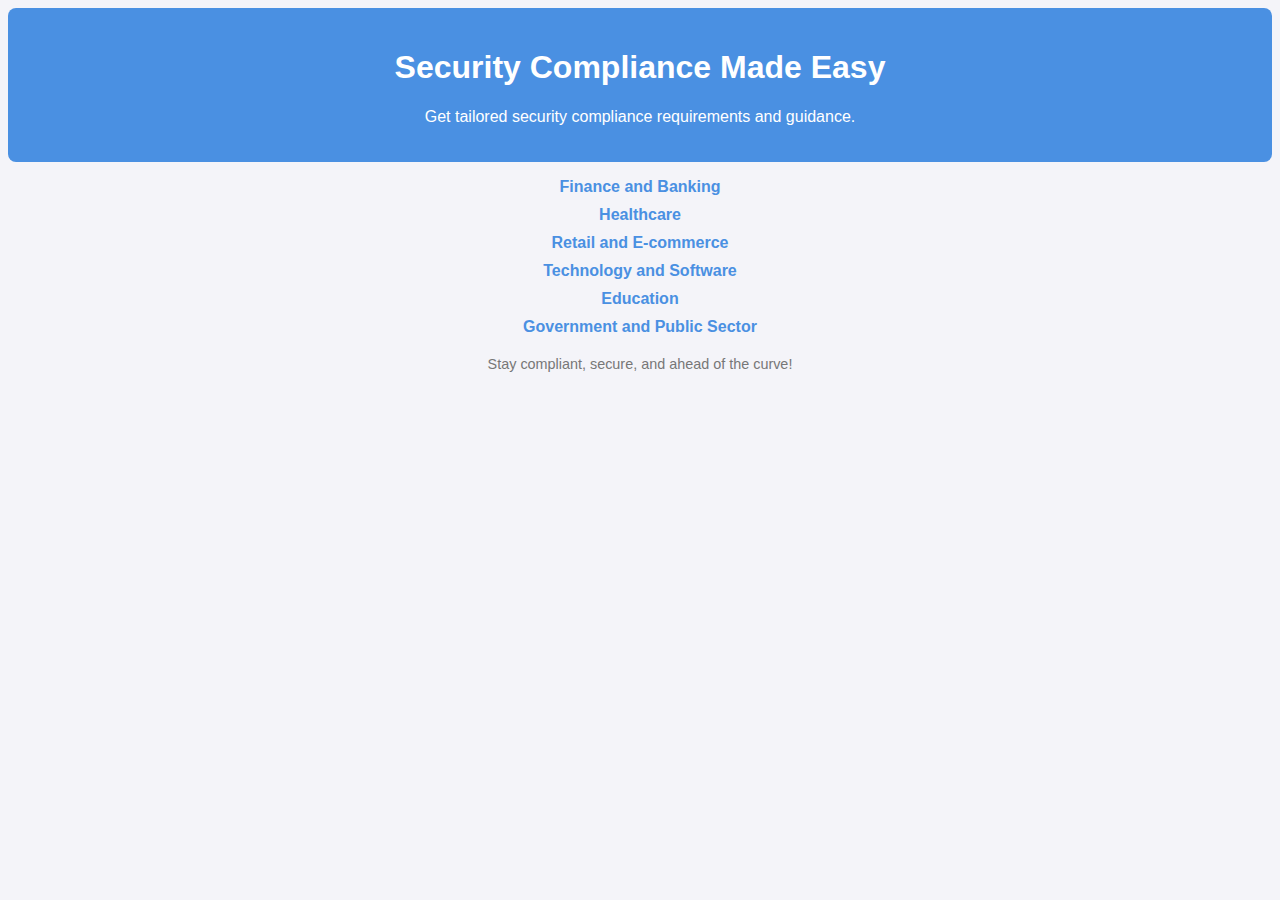
==== index.html @ 131b2984 "Initial commit" ====
<!DOCTYPE html>
<html lang="en">
<head>
    <meta charset="UTF-8">
    <meta name="viewport" content="width=device-width, initial-scale=1.0">
    <title>Security Compliance Made Easy</title>
    <link rel="stylesheet" href="styles.css">
</head>
<body>
    <header>
        <h1>Security Compliance Made Easy</h1>
        <p>Get tailored security compliance requirements and guidance.</p>
    </header>
    <main>
        <ul>
            <li><a href="#">Finance and Banking</a></li>
            <li><a href="#">Healthcare</a></li>
            <li><a href="#">Retail and E-commerce</a></li>
            <li><a href="#">Technology and Software</a></li>
            <li><a href="#">Education</a></li>
            <li><a href="#">Government and Public Sector</a></li>
        </ul>
    </main>
    <footer>
        <p>Stay compliant, secure, and ahead of the curve!</p>
    </footer>
</body>
</html>
---- styles.css ----
body {
    font-family: Arial, sans-serif;
    text-align: center;
    background: #f4f4f9;
    color: #333;
}

header {
    background: #4a90e2;
    color: white;
    padding: 20px;
    border-radius: 8px;
}

ul {
    list-style: none;
    padding: 0;
}

ul li {
    margin: 10px 0;
}

a {
    text-decoration: none;
    color: #4a90e2;
    font-weight: bold;
}

a:hover {
    color: #3b7cc4;
}

footer {
    margin-top: 20px;
    font-size: 0.9em;
    color: #777;
}
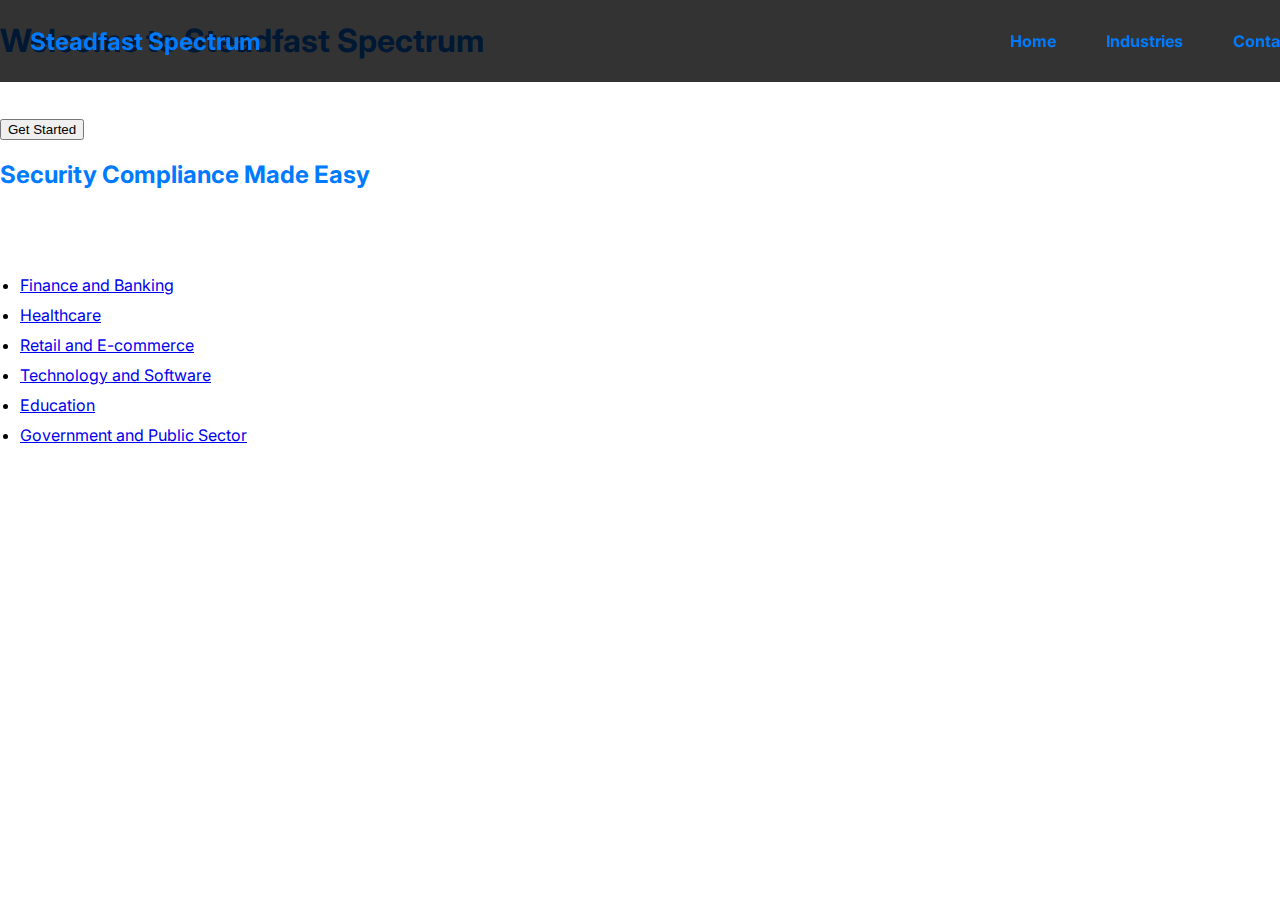
==== commit 313be87d: "web project" ====
--- a/index.html
+++ b/index.html
@@ -1,18 +1,37 @@
+
 <!DOCTYPE html>
 <html lang="en">
 <head>
     <meta charset="UTF-8">
     <meta name="viewport" content="width=device-width, initial-scale=1.0">
-    <title>Security Compliance Made Easy</title>
+    <title>Steadfast Spectrum - Security Compliance Made Easy</title>
+    <link href="https://fonts.googleapis.com/css2?family=Inter:wght@400;600;800&display=swap" rel="stylesheet">
     <link rel="stylesheet" href="styles.css">
 </head>
+
 <body>
-    <header>
-        <h1>Security Compliance Made Easy</h1>
+    <!-- Navigation Bar -->
+    <nav class="navbar">
+        <div class="logo">Steadfast Spectrum</div>
+        <ul class="nav-links">
+            <li><a href="#index.html">Home</a></li>
+            <li><a href="industry.html">Industries</a></li>
+            <li><a href="#contact">Contact</a></li>
+        </ul>
+    </nav>
+
+    <!-- Hero Section -->
+    <section class="hero" id="home">
+        <h1>Welcome to Steadfast Spectrum</h1>
+        <p>Your gateway to a world of opportunities.</p>
+        <button class="cta-button" onclick="scrollToIndustries()">Get Started</button>
+    </section>
+
+    <!-- Industries Section -->
+    <main id="industry-container">
+        <h2>Security Compliance Made Easy</h2>
         <p>Get tailored security compliance requirements and guidance.</p>
-    </header>
-    <main>
-        <ul>
+        <ul class="industry-card">
             <li><a href="#">Finance and Banking</a></li>
             <li><a href="#">Healthcare</a></li>
             <li><a href="#">Retail and E-commerce</a></li>
@@ -20,9 +39,3 @@
             <li><a href="#">Education</a></li>
             <li><a href="#">Government and Public Sector</a></li>
         </ul>
-    </main>
-    <footer>
-        <p>Stay compliant, secure, and ahead of the curve!</p>
-    </footer>
-</body>
-</html>
--- a/styles.css
+++ b/styles.css
@@ -1,38 +1,319 @@
+/* Reset and Base Styles */
 body {
-    font-family: Arial, sans-serif;
-    text-align: center;
-    background: #f4f4f9;
-    color: #333;
-}
-
-header {
-    background: #4a90e2;
-    color: white;
-    padding: 20px;
-    border-radius: 8px;
-}
-
+  font-family: Arial, sans-serif;
+  margin: 0;
+  padding: 0;
+  background-color: #f4f4f4ac;
+  color: #333;
+}
+
+/* Navigation Bar */
+nav {
+  background: #007bff;
+  color: #ffffff;
+  padding: 15px;
+  display: flex;
+  justify-content: space-between;
+  align-items: center;
+}
+
+nav .logo {
+  font-size: 1.5em;
+  font-weight: bold;
+  color: #007bff;
+}
+
+nav .nav-links {
+  list-style: none;
+  padding: 0;
+  display: flex;
+  color: #007bff;
+}
+
+nav .nav-links li {
+  margin: 0 15px;
+}
+
+nav .nav-links a {
+  color: #007bff;
+  text-decoration: none;
+  font-weight: bold;
+}
+
+/* Main Content */
+.container {
+  max-width: 800px;
+  margin: 40px auto;
+  padding: 20px;
+  background: white;
+  border-radius: 8px;
+  box-shadow: 0px 0px 10px rgba(0, 0, 0, 0.1);
+}
+
+/* Headings */
+h1, h2 {
+  color: #007bff;
+}
+
+/* Lists */
 ul {
-    list-style: none;
-    padding: 0;
+  padding-left: 20px;
 }
 
 ul li {
-    margin: 10px 0;
-}
-
-a {
-    text-decoration: none;
-    color: #4a90e2;
-    font-weight: bold;
-}
-
-a:hover {
-    color: #3b7cc4;
-}
-
+  margin: 10px 0;
+}
+
+/* Footer */
 footer {
-    margin-top: 20px;
-    font-size: 0.9em;
-    color: #777;
-}
+  text-align: center;
+  padding: 15px;
+  background: #007bff;
+  color: white;
+  margin-top: 20px;
+}
+
+/* Media Queries for Responsive Design */
+@media (max-width: 1200px) {
+  .industry-container {
+    grid-template-columns: repeat(auto-fit, minmax(200px, 1fr));
+  }
+  .navbar {
+    padding: 15px 20px;
+  }
+}
+
+@media (max-width: 768px) {
+  .navbar {
+    flex-direction: column;
+    align-items: flex-start;
+  }
+  .nav-links {
+    flex-direction: column;
+    gap: 10px;
+  }
+  .hero {
+    padding: 150px 20px 50px;
+  }
+  .industries {
+    padding: 50px 20px;
+  }
+}
+
+@media (max-width: 480px) {
+  .hero h1 {
+    font-size: 2rem;
+  }
+  .hero p {
+    font-size: 1rem;
+  }
+  .industries h2 {
+    font-size: 2rem;
+  }
+  .industries p {
+    font-size: 1rem;
+  }
+}
+
+
+/*industry starts here*/
+/* General Styles */
+body {
+  font-family: 'Inter', sans-serif;
+  margin: 0;
+  padding: 0;
+  background: url('images/industry-bg.jpg') no-repeat center center/cover;
+  color: #fff;
+  
+}
+
+/* Navigation Bar */
+.navbar {
+  display: flex;
+  justify-content: space-between;
+  align-items: center;
+  padding: 15px 30px;
+  background: rgba(0, 0, 0, 0.8);
+  position: fixed;
+  width: 100%;
+  top: 0;
+  left: 0;
+}
+
+.nav-links {
+  list-style: none;
+  display: flex;
+  gap: 20px;
+}
+
+.nav-links a {
+  text-decoration: none;
+  color: #ffffff;
+  font-weight: 600;
+  transition: 0.3s ease;
+}
+
+.nav-links a:hover {
+  color: #f9a826fd;
+  
+}
+
+/* Industry Page */
+.industries-page {
+  text-align: center;
+  padding: 100px 20px;
+}
+
+.industries-page h1 {
+  font-size: 2.5rem;
+  margin-bottom: 10px;
+}
+
+.industries-page p {
+  font-size: 1.2rem;
+  margin-bottom: 30px;
+}
+
+/* Industry Cards */
+.industry-container {
+  display: grid;
+  grid-template-columns: repeat(auto-fit, minmax(250px, 1fr));
+  gap: 20px;
+  max-width: 900px;
+  margin: auto;
+  background-color: #1A237E
+}
+
+.industry-card {
+  background: rgba(255, 255, 255, 0.669);
+  padding: 20px;
+  border-radius: 10px;
+  text-decoration: none;
+  color: #000;
+  transition: 0.3s ease-in-out;
+  position: relative;
+  overflow: hidden;
+  text-align: left;
+}
+
+.industry-card:hover {
+  transform: scale(1.05);
+  background: rgba(255, 255, 255, 0.221);
+}
+
+/* Footer */
+footer {
+  text-align: center;
+  padding: 20px;
+  background: rgba(0, 0, 0, 0.8);
+  margin-top: 50px;
+}
+/*industry ends here*/
+
+
+/*compliance starts here */
+/* Global Styles */
+/*body {
+ /* font-family: 'Inter', sans-serif;
+  margin: 0;
+  padding: 0;
+  background-color: #f4f4f9;
+  color: #333;
+  transition: background-color 0.3s ease, color 0.3s ease;
+}
+
+/* Dark Mode */
+/*body.dark-mode {
+  background-color: #1e1e1e;
+  color: #f4f4f4;
+}
+
+/* Navbar */
+/*.navbar {
+  display: flex;
+  justify-content: space-between;
+  align-items: center;
+  background-color: #2c3e50;
+  padding: 1rem 2rem;
+}
+
+/* Dark Mode Button */
+/*.dark-mode-btn {
+  background: none;
+  border: none;
+  font-size: 1.5rem;
+  cursor: pointer;
+  color: #ffffff;
+}
+
+/* Compliance Page */
+/*.compliance-header {
+  text-align: center;
+  padding: 2rem 1rem;
+  background: linear-gradient(to right, #3498db, #2c3e50);
+  color: white;
+}
+
+/*.compliance-container {
+  display: grid;
+  grid-template-columns: repeat(auto-fit, minmax(280px, 1fr));
+  gap: 20px;
+  padding: 2rem;
+  max-width: 1200px;
+  margin: auto;
+}
+
+/* Compliance Cards */
+/*.compliance-card {
+  background: white;
+  padding: 1.5rem;
+  border-radius: 10px;
+  box-shadow: 0 4px 8px rgba(0, 0, 0, 0.1);
+  text-align: center;
+  transition: transform 0.3s ease-in-out, background-color 0.3s ease;
+}
+
+/*.compliance-card:hover {
+  transform: translateY(-5px);
+}
+
+/* Dark Mode for Cards */
+/*body.dark-mode .compliance-card {
+  background: #2e2e2e;
+  color: white;
+}
+
+/* Button */
+/*.btn {
+  display: inline-block;
+  margin-top: 10px;
+  padding: 10px 15px;
+  text-decoration: none;
+  background: #3498db;
+  color: white;
+  border-radius: 5px;
+  transition: background 0.3s;
+}
+
+/*.btn:hover {
+  background: #2980b9;
+}
+
+/* Fade-in Animation */
+/*.fade-in {
+  opacity: 0;
+  transform: translateY(20px);
+  transition: opacity 0.6s ease-out, transform 0.6s ease-out;
+}
+
+/* Footer */
+/*footer {
+  text-align: center;
+  padding: 1rem;
+  background: #2c3e50;
+  color: white;
+  margin-top: 2rem;
+}
+/*compliance ends here */
+
+
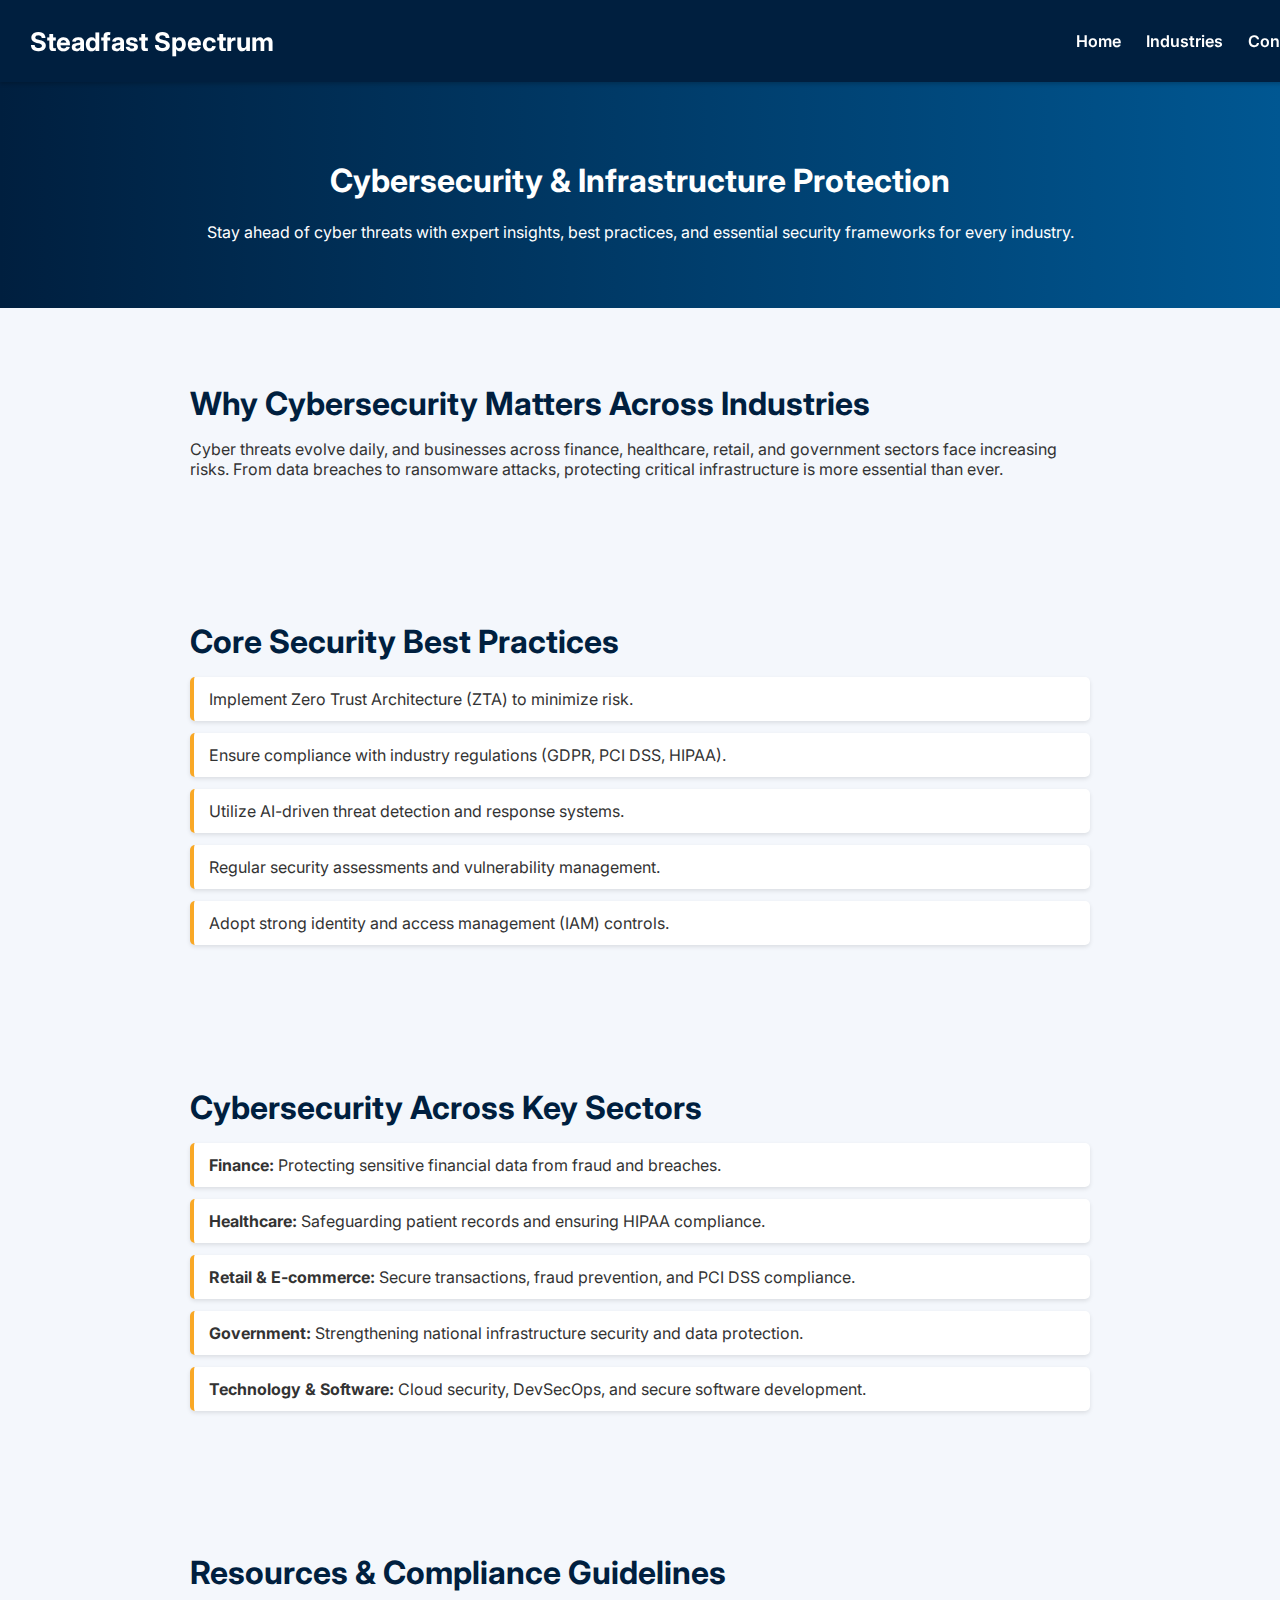
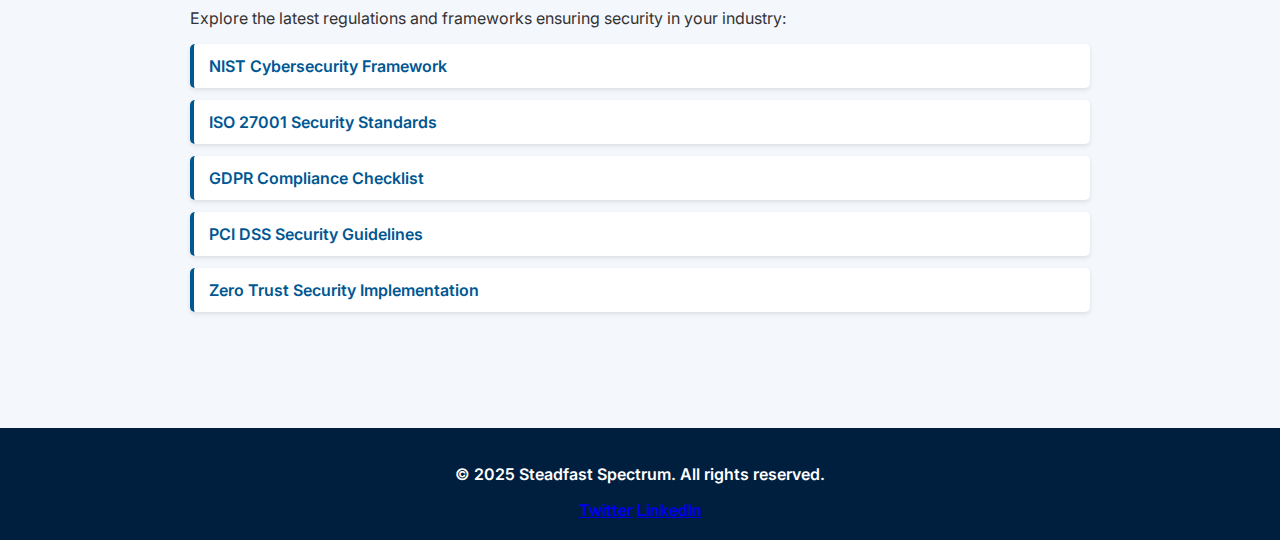
==== commit 74361f73: "security website" ====
--- a/index.html
+++ b/index.html
@@ -1,41 +1,79 @@
-
 <!DOCTYPE html>
 <html lang="en">
 <head>
     <meta charset="UTF-8">
     <meta name="viewport" content="width=device-width, initial-scale=1.0">
-    <title>Steadfast Spectrum - Security Compliance Made Easy</title>
+    <title>Steadfast Spectrum - Cybersecurity Insights</title>
     <link href="https://fonts.googleapis.com/css2?family=Inter:wght@400;600;800&display=swap" rel="stylesheet">
-    <link rel="stylesheet" href="styles.css">
+    <link rel="stylesheet" href="/finance.css">
 </head>
-
 <body>
     <!-- Navigation Bar -->
     <nav class="navbar">
-        <div class="logo">Steadfast Spectrum</div>
+        <div class="logo"><a href="index.html">Steadfast Spectrum</a></div>
         <ul class="nav-links">
-            <li><a href="#index.html">Home</a></li>
+            <li><a href="index.html" class="active">Home</a></li>
             <li><a href="industry.html">Industries</a></li>
-            <li><a href="#contact">Contact</a></li>
+            <li><a href="contact.html">Contact</a></li>
         </ul>
     </nav>
 
     <!-- Hero Section -->
-    <section class="hero" id="home">
-        <h1>Welcome to Steadfast Spectrum</h1>
-        <p>Your gateway to a world of opportunities.</p>
-        <button class="cta-button" onclick="scrollToIndustries()">Get Started</button>
+    <header class="hero">
+        <h1>Cybersecurity & Infrastructure Protection</h1>
+        <p>Stay ahead of cyber threats with expert insights, best practices, and essential security frameworks for every industry.</p>
+    </header>
+
+    <!-- Importance of Cybersecurity -->
+    <section class="compliance-content">
+        <h2>Why Cybersecurity Matters Across Industries</h2>
+        <p>Cyber threats evolve daily, and businesses across finance, healthcare, retail, and government sectors face increasing risks. From data breaches to ransomware attacks, protecting critical infrastructure is more essential than ever.</p>
     </section>
 
-    <!-- Industries Section -->
-    <main id="industry-container">
-        <h2>Security Compliance Made Easy</h2>
-        <p>Get tailored security compliance requirements and guidance.</p>
-        <ul class="industry-card">
-            <li><a href="#">Finance and Banking</a></li>
-            <li><a href="#">Healthcare</a></li>
-            <li><a href="#">Retail and E-commerce</a></li>
-            <li><a href="#">Technology and Software</a></li>
-            <li><a href="#">Education</a></li>
-            <li><a href="#">Government and Public Sector</a></li>
+    <!-- Security Best Practices -->
+    <section class="compliance-content">
+        <h2>Core Security Best Practices</h2>
+        <ul class="best-practices">
+            <li>Implement Zero Trust Architecture (ZTA) to minimize risk.</li>
+            <li>Ensure compliance with industry regulations (GDPR, PCI DSS, HIPAA).</li>
+            <li>Utilize AI-driven threat detection and response systems.</li>
+            <li>Regular security assessments and vulnerability management.</li>
+            <li>Adopt strong identity and access management (IAM) controls.</li>
         </ul>
+    </section>
+
+    <!-- Industry-Specific Security Insights -->
+    <section class="compliance-content">
+        <h2>Cybersecurity Across Key Sectors</h2>
+        <ul class="security-measures">
+            <li><strong>Finance:</strong> Protecting sensitive financial data from fraud and breaches.</li>
+            <li><strong>Healthcare:</strong> Safeguarding patient records and ensuring HIPAA compliance.</li>
+            <li><strong>Retail & E-commerce:</strong> Secure transactions, fraud prevention, and PCI DSS compliance.</li>
+            <li><strong>Government:</strong> Strengthening national infrastructure security and data protection.</li>
+            <li><strong>Technology & Software:</strong> Cloud security, DevSecOps, and secure software development.</li>
+        </ul>
+    </section>
+
+    <!-- Compliance Resources -->
+    <section class="compliance-content compliance-resources">
+        <h2>Resources & Compliance Guidelines</h2>
+        <p>Explore the latest regulations and frameworks ensuring security in your industry:</p>
+        <ul>
+            <li><a href="#">NIST Cybersecurity Framework</a></li>
+            <li><a href="#">ISO 27001 Security Standards</a></li>
+            <li><a href="#">GDPR Compliance Checklist</a></li>
+            <li><a href="#">PCI DSS Security Guidelines</a></li>
+            <li><a href="#">Zero Trust Security Implementation</a></li>
+        </ul>
+    </section>
+
+    <!-- Footer -->
+    <footer>
+        <p>&copy; 2025 Steadfast Spectrum. All rights reserved.</p>
+        <div class="social-links">
+            <a href="#">Twitter</a>
+            <a href="#">LinkedIn</a>
+        </div>
+    </footer>
+</body>
+</html>
--- a/finance.css
+++ b/finance.css
@@ -0,0 +1,124 @@
+/* General Styles */
+body {
+    font-family: 'Inter', sans-serif;
+    margin: 0;
+    padding: 0;
+    color: #333;
+    background-color: #f4f7fc;
+  }
+  
+  /* Navigation Bar */
+  .navbar {
+    display: flex;
+    justify-content: space-between;
+    align-items: center;
+    padding: 15px 30px;
+    background: #001f3f; /* Deep blue for professionalism and trust */
+    position: fixed;
+    width: 100%;
+    top: 0;
+    left: 0;
+    box-shadow: 0 2px 4px rgba(0, 0, 0, 0.2);
+  }
+  
+  .navbar .logo a {
+    text-decoration: none;
+    color: #ffffff;
+    font-weight: 700;
+    font-size: 1.6rem;
+  }
+  
+  .nav-links {
+    list-style: none;
+    display: flex;
+    gap: 25px;
+  }
+  
+  .nav-links a {
+    text-decoration: none;
+    color: #ffffff;
+    font-weight: 600;
+    transition: 0.3s ease;
+  }
+  
+  .nav-links a:hover {
+    color: #f9a826;
+  }
+  
+  /* Hero Section */
+  .hero {
+    text-align: center;
+    padding: 140px 20px 50px;
+    background: linear-gradient(to right, #001f3f, #005792); /* Security and trust colors */
+    color: #ffffff;
+  }
+  
+  .finance-hero h1 {
+    font-size: 2.8rem;
+    font-weight: 800;
+    margin-bottom: 10px;
+  }
+  
+  .finance-hero p {
+    font-size: 1.2rem;
+    max-width: 750px;
+    margin: auto;
+    font-weight: 400;
+  }
+  
+  /* Compliance Content */
+  .compliance-content {
+    max-width: 900px;
+    margin: auto;
+    padding: 50px 20px;
+  }
+  
+  .compliance-content h2 {
+    font-size: 2rem;
+    color: #001f3f;
+    margin-bottom: 15px;
+    font-weight: 700;
+  }
+  
+  .compliance-content ul {
+    list-style: none;
+    padding: 0;
+  }
+  
+  .compliance-content li {
+    background: #ffffff;
+    padding: 12px 15px;
+    margin-bottom: 12px;
+    border-radius: 5px;
+    box-shadow: 0 2px 4px rgba(0, 0, 0, 0.1);
+    border-left: 4px solid #005792; /* Emphasizing security elements */
+  }
+  
+  /* Best Practices and Security Measures */
+  .best-practices li,
+  .security-measures li {
+    border-left: 4px solid #f9a826; /* Highlighting critical best practices */
+  }
+  
+  /* Compliance Resources */
+  .compliance-resources a {
+    color: #005792;
+    font-weight: 600;
+    text-decoration: none;
+  }
+  
+  .compliance-resources a:hover {
+    text-decoration: underline;
+    color: #f9a826;
+  }
+  
+  /* Footer */
+  footer {
+    text-align: center;
+    padding: 20px;
+    background: #001f3f;
+    color: #ffffff;
+    margin-top: 50px;
+    font-weight: 600;
+  }
+  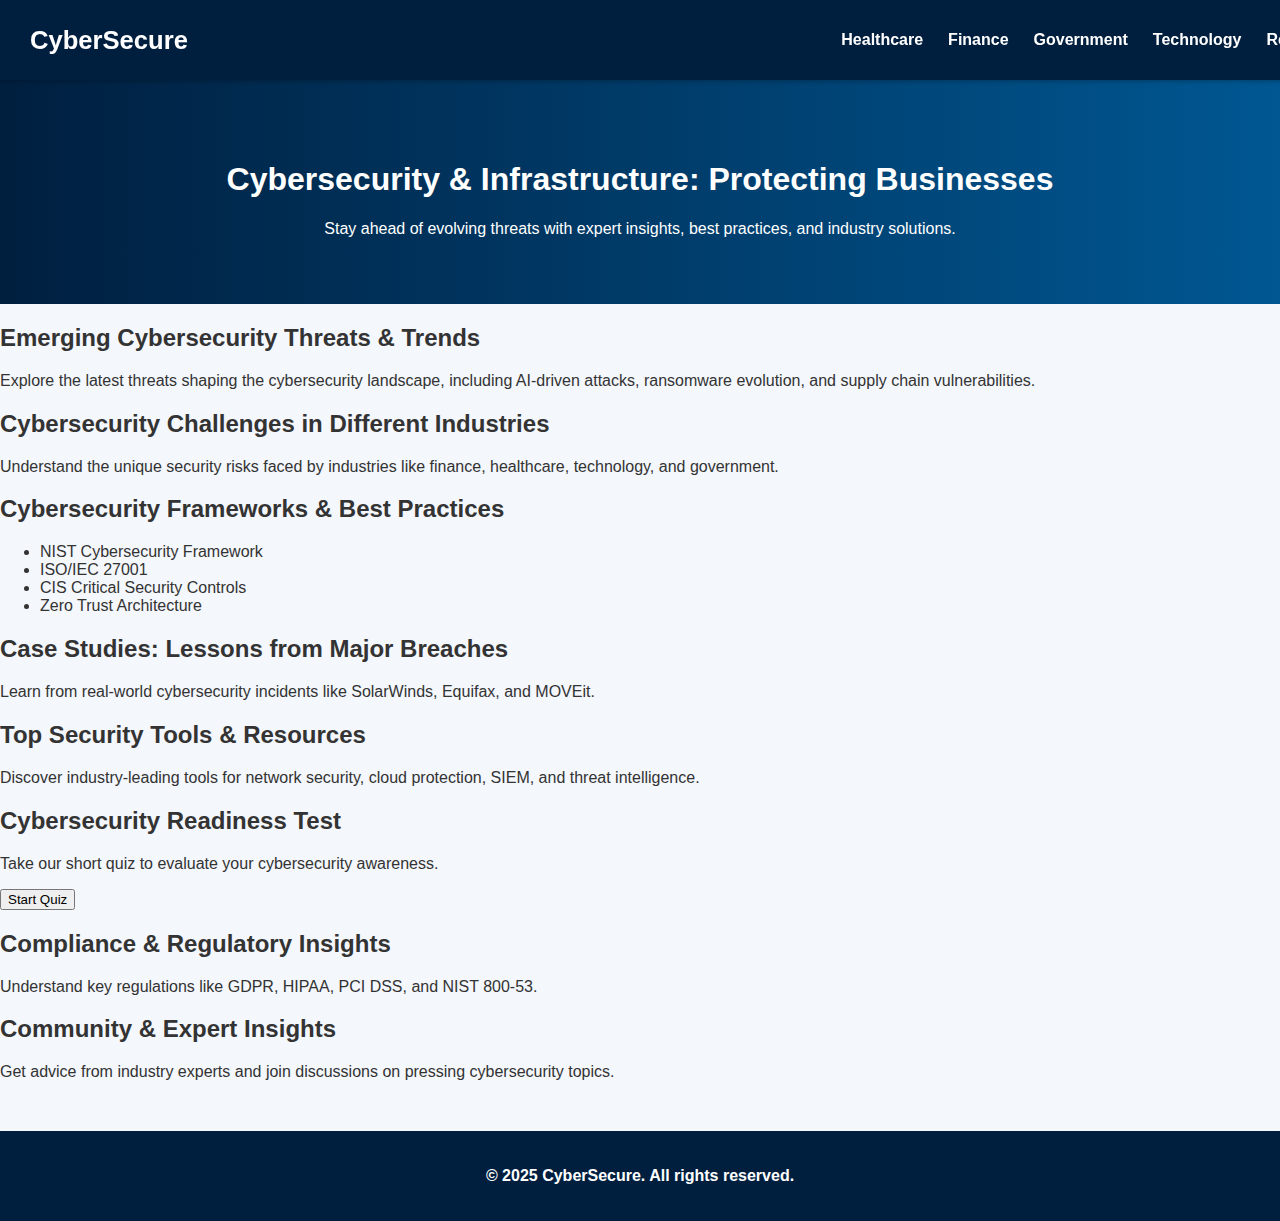
==== commit 777716b9: "Website update" ====
--- a/index.html
+++ b/index.html
@@ -3,77 +3,87 @@
 <head>
     <meta charset="UTF-8">
     <meta name="viewport" content="width=device-width, initial-scale=1.0">
-    <title>Steadfast Spectrum - Cybersecurity Insights</title>
-    <link href="https://fonts.googleapis.com/css2?family=Inter:wght@400;600;800&display=swap" rel="stylesheet">
-    <link rel="stylesheet" href="/finance.css">
+    <title>Cybersecurity Hub</title>
+    <link rel="stylesheet" href="finance.css">
 </head>
 <body>
     <!-- Navigation Bar -->
     <nav class="navbar">
-        <div class="logo"><a href="index.html">Steadfast Spectrum</a></div>
+        <div class="logo"><a href="index.html">CyberSecure</a></div>
         <ul class="nav-links">
-            <li><a href="index.html" class="active">Home</a></li>
-            <li><a href="industry.html">Industries</a></li>
-            <li><a href="contact.html">Contact</a></li>
+            <li><a href="../healthcare.html">Healthcare</a></li>
+            <li><a href="../finance.html">Finance</a></li>
+            <li><a href="../government.html">Government</a></li>
+            <li><a href="../technology.html">Technology</a></li>
+            <li><a href="../retail.html">Retail</a></li>
         </ul>
     </nav>
 
     <!-- Hero Section -->
-    <header class="hero">
-        <h1>Cybersecurity & Infrastructure Protection</h1>
-        <p>Stay ahead of cyber threats with expert insights, best practices, and essential security frameworks for every industry.</p>
-    </header>
-
-    <!-- Importance of Cybersecurity -->
-    <section class="compliance-content">
-        <h2>Why Cybersecurity Matters Across Industries</h2>
-        <p>Cyber threats evolve daily, and businesses across finance, healthcare, retail, and government sectors face increasing risks. From data breaches to ransomware attacks, protecting critical infrastructure is more essential than ever.</p>
+    <section class="hero">
+        <div class="hero-content">
+            <h1>Cybersecurity & Infrastructure: Protecting Businesses</h1>
+            <p>Stay ahead of evolving threats with expert insights, best practices, and industry solutions.</p>
+        </div>
     </section>
 
-    <!-- Security Best Practices -->
-    <section class="compliance-content">
-        <h2>Core Security Best Practices</h2>
-        <ul class="best-practices">
-            <li>Implement Zero Trust Architecture (ZTA) to minimize risk.</li>
-            <li>Ensure compliance with industry regulations (GDPR, PCI DSS, HIPAA).</li>
-            <li>Utilize AI-driven threat detection and response systems.</li>
-            <li>Regular security assessments and vulnerability management.</li>
-            <li>Adopt strong identity and access management (IAM) controls.</li>
+    <!-- Emerging Cybersecurity Threats & Trends -->
+    <section id="trends" class="content-section">
+        <h2>Emerging Cybersecurity Threats & Trends</h2>
+        <p>Explore the latest threats shaping the cybersecurity landscape, including AI-driven attacks, ransomware evolution, and supply chain vulnerabilities.</p>
+    </section>
+
+    <!-- Sector-Specific Cybersecurity Challenges -->
+    <section id="sectors" class="content-section">
+        <h2>Cybersecurity Challenges in Different Industries</h2>
+        <p>Understand the unique security risks faced by industries like finance, healthcare, technology, and government.</p>
+    </section>
+
+    <!-- Cybersecurity Frameworks & Best Practices -->
+    <section id="frameworks" class="content-section">
+        <h2>Cybersecurity Frameworks & Best Practices</h2>
+        <ul>
+            <li>NIST Cybersecurity Framework</li>
+            <li>ISO/IEC 27001</li>
+            <li>CIS Critical Security Controls</li>
+            <li>Zero Trust Architecture</li>
         </ul>
     </section>
 
-    <!-- Industry-Specific Security Insights -->
-    <section class="compliance-content">
-        <h2>Cybersecurity Across Key Sectors</h2>
-        <ul class="security-measures">
-            <li><strong>Finance:</strong> Protecting sensitive financial data from fraud and breaches.</li>
-            <li><strong>Healthcare:</strong> Safeguarding patient records and ensuring HIPAA compliance.</li>
-            <li><strong>Retail & E-commerce:</strong> Secure transactions, fraud prevention, and PCI DSS compliance.</li>
-            <li><strong>Government:</strong> Strengthening national infrastructure security and data protection.</li>
-            <li><strong>Technology & Software:</strong> Cloud security, DevSecOps, and secure software development.</li>
-        </ul>
+    <!-- Real-World Case Studies -->
+    <section id="case-studies" class="content-section">
+        <h2>Case Studies: Lessons from Major Breaches</h2>
+        <p>Learn from real-world cybersecurity incidents like SolarWinds, Equifax, and MOVEit.</p>
     </section>
 
-    <!-- Compliance Resources -->
-    <section class="compliance-content compliance-resources">
-        <h2>Resources & Compliance Guidelines</h2>
-        <p>Explore the latest regulations and frameworks ensuring security in your industry:</p>
-        <ul>
-            <li><a href="#">NIST Cybersecurity Framework</a></li>
-            <li><a href="#">ISO 27001 Security Standards</a></li>
-            <li><a href="#">GDPR Compliance Checklist</a></li>
-            <li><a href="#">PCI DSS Security Guidelines</a></li>
-            <li><a href="#">Zero Trust Security Implementation</a></li>
-        </ul>
+    <!-- Essential Security Tools & Resources -->
+    <section id="tools" class="content-section">
+        <h2>Top Security Tools & Resources</h2>
+        <p>Discover industry-leading tools for network security, cloud protection, SIEM, and threat intelligence.</p>
+    </section>
+
+    <!-- Interactive Cybersecurity Quiz -->
+    <section id="quiz" class="content-section">
+        <h2>Cybersecurity Readiness Test</h2>
+        <p>Take our short quiz to evaluate your cybersecurity awareness.</p>
+        <button>Start Quiz</button>
+    </section>
+
+    <!-- Regulatory & Compliance Insights -->
+    <section id="compliance" class="content-section">
+        <h2>Compliance & Regulatory Insights</h2>
+        <p>Understand key regulations like GDPR, HIPAA, PCI DSS, and NIST 800-53.</p>
+    </section>
+
+    <!-- Community & Expert Insights -->
+    <section id="community" class="content-section">
+        <h2>Community & Expert Insights</h2>
+        <p>Get advice from industry experts and join discussions on pressing cybersecurity topics.</p>
     </section>
 
     <!-- Footer -->
     <footer>
-        <p>&copy; 2025 Steadfast Spectrum. All rights reserved.</p>
-        <div class="social-links">
-            <a href="#">Twitter</a>
-            <a href="#">LinkedIn</a>
-        </div>
+        <p>&copy; 2025 CyberSecure. All rights reserved.</p>
     </footer>
 </body>
 </html>
